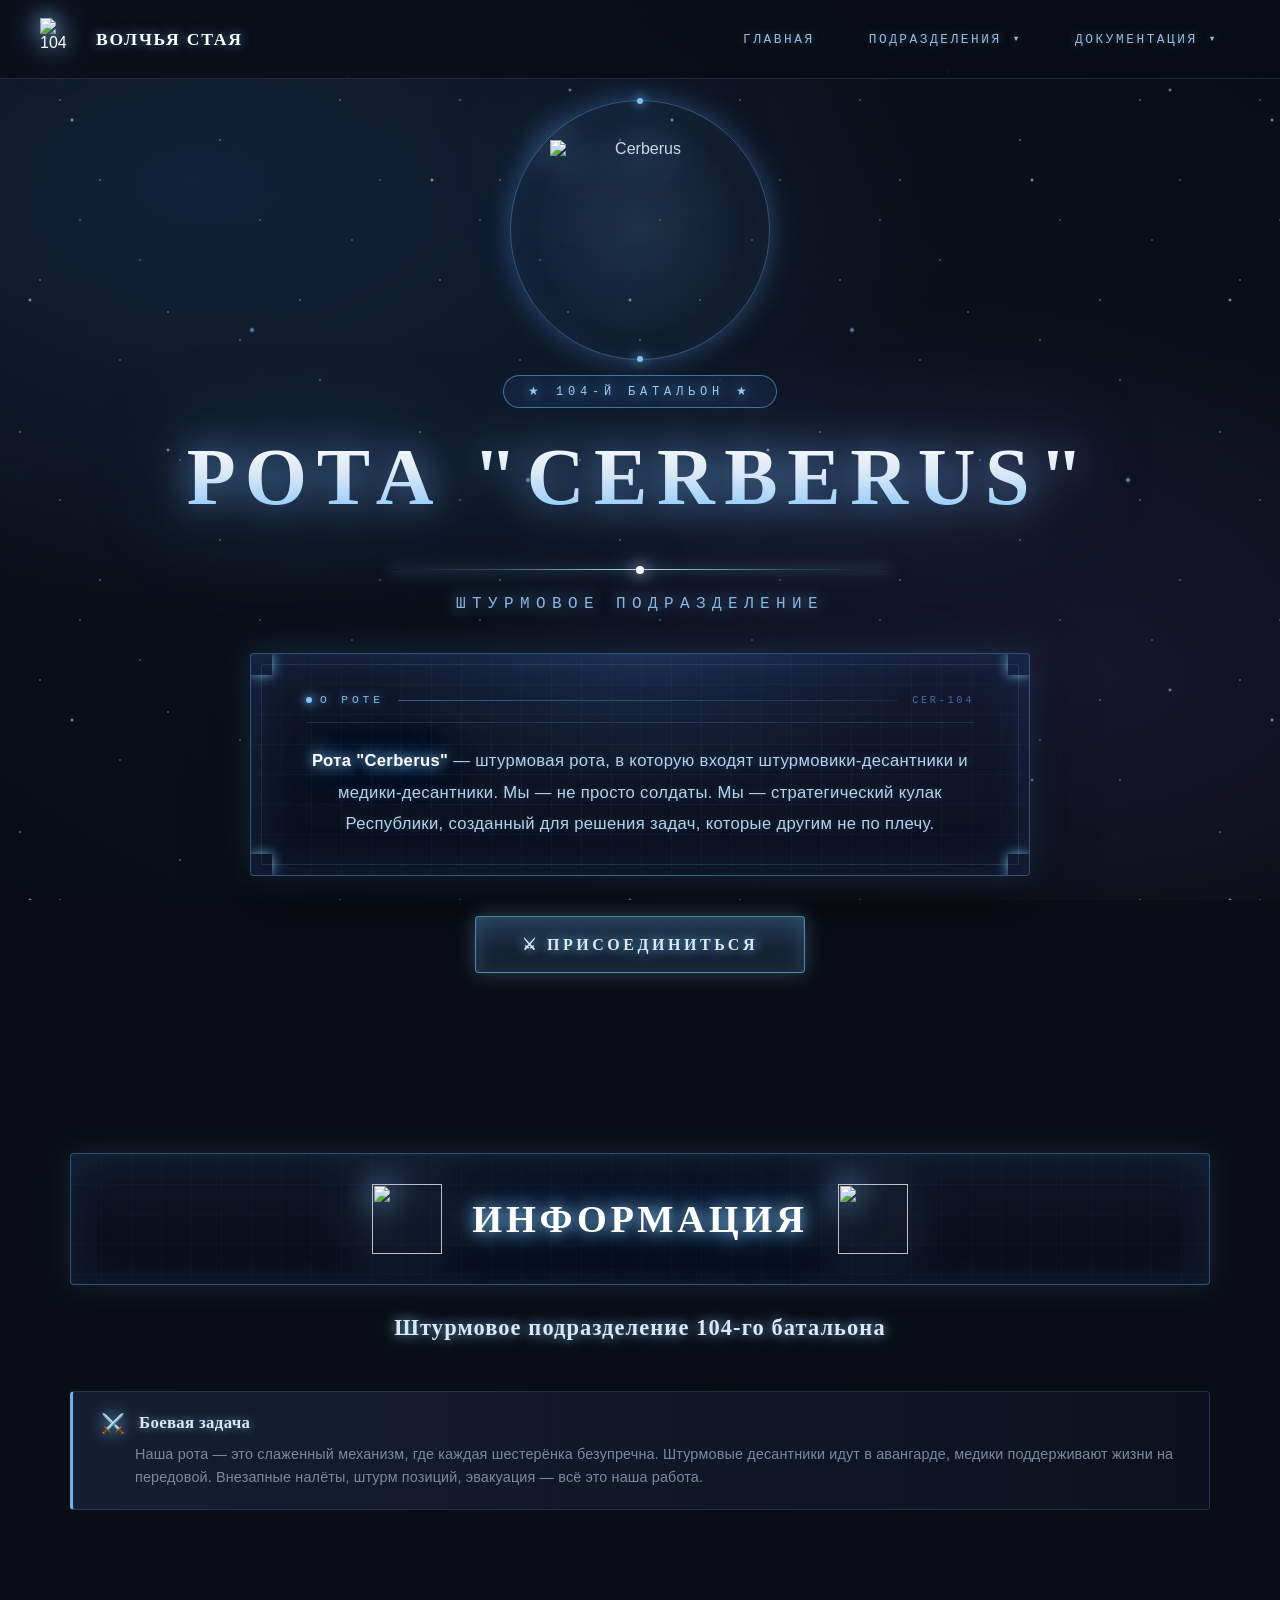
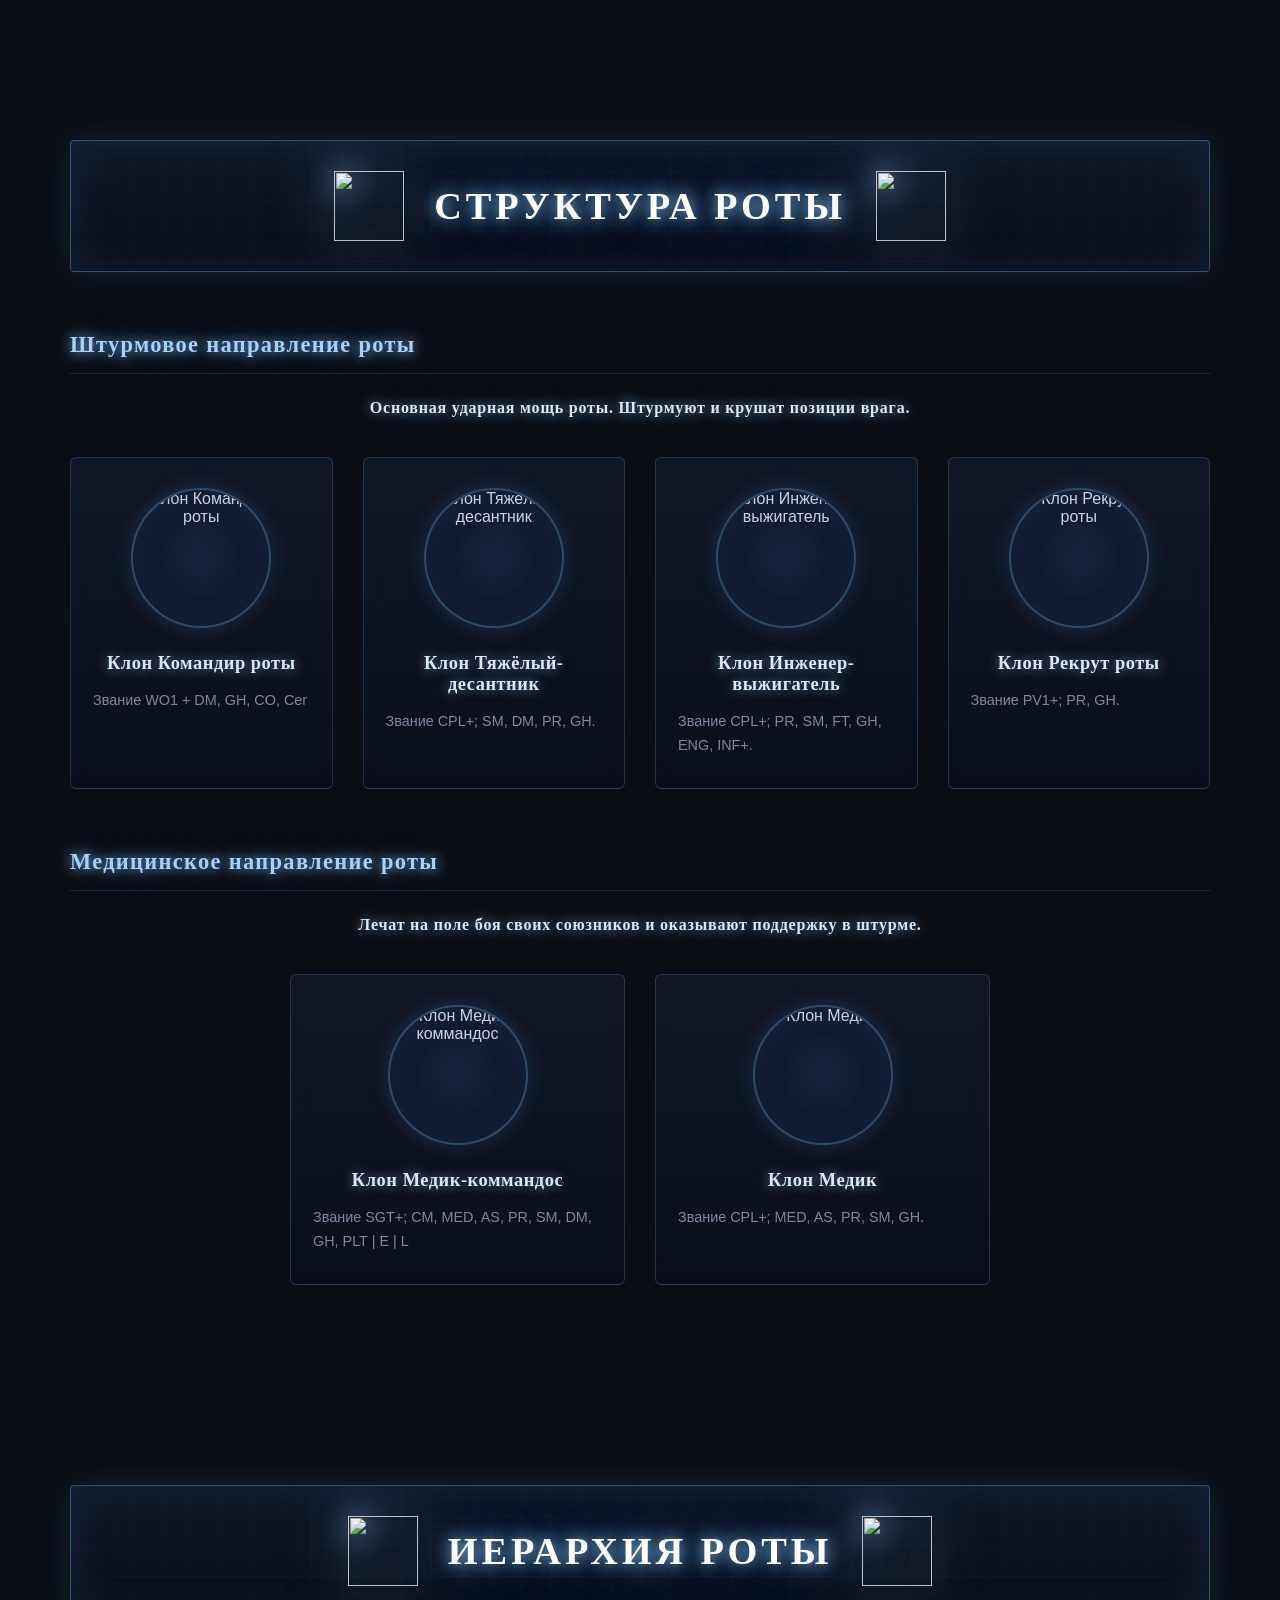
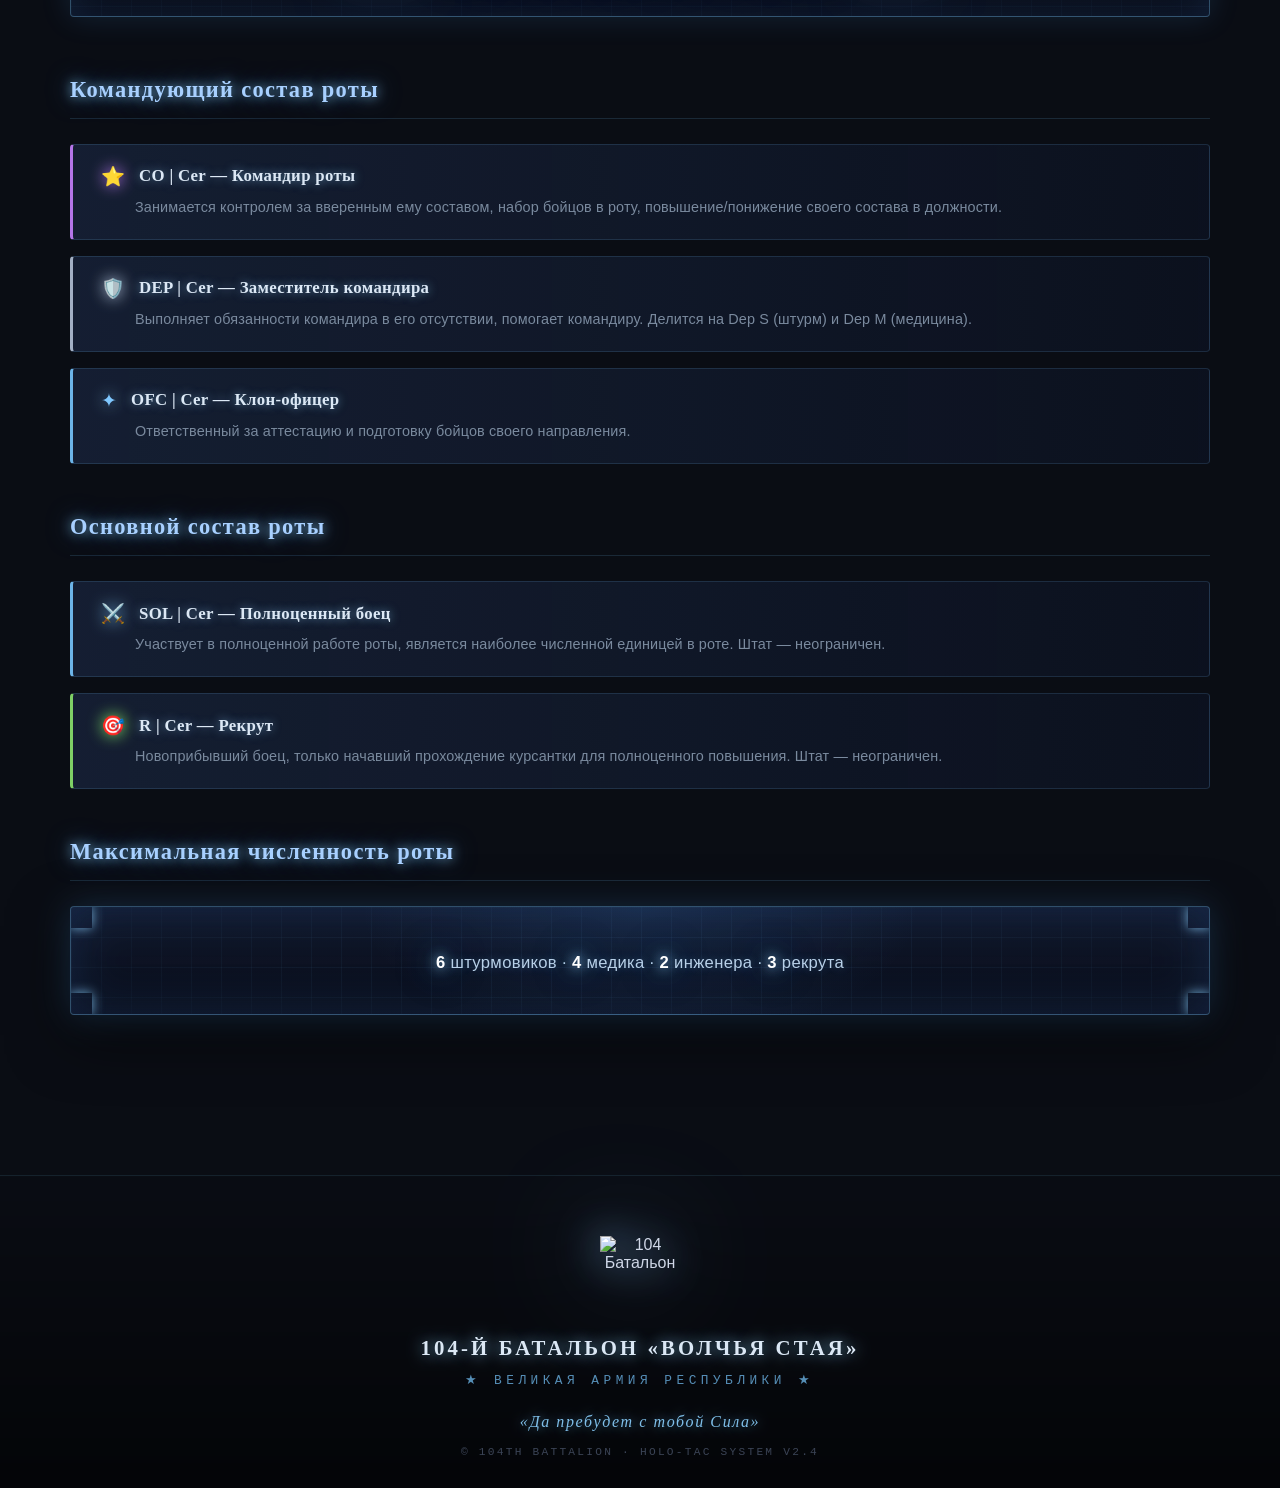
==== cerberus.html @ b911c6cc "Create cerberus.html" ====
<!DOCTYPE html>
<html lang="ru">
<head>
<meta charset="UTF-8">
<meta name="viewport" content="width=device-width, initial-scale=1.0">
<title>Рота "Cerberus" · 104-й Батальон</title>
<link rel="stylesheet" href="style.css">
<style>
  /* ═══ ЦВЕТА CERBERUS — СИНИЕ ═══ */
  .hero-emblem-ring {
    border-color: rgba(120, 200, 255, 0.35);
    box-shadow:
      0 0 30px rgba(100, 180, 255, 0.3),
      inset 0 0 30px rgba(100, 180, 255, 0.1);
  }
  .hero-emblem-ring::before,
  .hero-emblem-ring::after {
    background: #7cc4ff;
    box-shadow: 0 0 10px #7cc4ff, 0 0 20px rgba(120, 200, 255, 0.8);
  }
  .hero-emblem-wrap::before {
    background: radial-gradient(circle,
      rgba(120, 200, 255, 0.15) 0%,
      rgba(100, 180, 255, 0.08) 40%,
      transparent 70%);
  }
  .hero-emblem {
    filter:
      drop-shadow(0 0 20px rgba(140, 200, 255, 1))
      drop-shadow(0 0 50px rgba(100, 160, 230, 0.7))
      drop-shadow(0 0 90px rgba(60, 120, 200, 0.4));
  }
  @keyframes emblemPulse {
    0%, 100% {
      filter:
        drop-shadow(0 0 20px rgba(140, 200, 255, 1))
        drop-shadow(0 0 50px rgba(100, 160, 230, 0.7));
    }
    50% {
      filter:
        drop-shadow(0 0 30px rgba(180, 220, 255, 1))
        drop-shadow(0 0 80px rgba(120, 180, 240, 0.9))
        drop-shadow(0 0 130px rgba(80, 140, 220, 0.5));
    }
  }
  .hero-title {
    background: linear-gradient(180deg,
      #ffffff 0%,
      #dce8f5 45%,
      #7cc4ff 100%);
    -webkit-background-clip: text;
    -webkit-text-fill-color: transparent;
    background-clip: text;
  }
</style>
</head>
<body>

<!-- ═══ КОСМИЧЕСКИЙ ФОН ═══ -->
<div class="bg-nebula"></div>
<div class="bg-stars-small"></div>
<div class="bg-stars-big"></div>

<!-- ═══ НАВИГАЦИЯ ═══ -->
<nav class="site-nav">
  <a href="index.html" class="nav-brand">
    <img src="https://i.imgur.com/8Rw0gRg.png" alt="104">
    <span class="nav-brand-text">Волчья Стая</span>
  </a>
  <div class="nav-links">
    <a href="index.html">Главная</a>
    <div class="nav-drop">
      <a href="#">Подразделения</a>
      <div class="nav-drop-menu">
        <a href="cerberus.html">Рота "Cerberus"</a>
        <a href="fenrir.html">Рота "Fenrir"</a>
        <a href="msc.html">Отряд "Moon Special Company"</a>
        <a href="hunter.html">Эскадрилья "Hunter"</a>
      </div>
    </div>
    <div class="nav-drop">
      <a href="#">Документация</a>
      <div class="nav-drop-menu">
        <a href="postanovleniya.html">Постановления</a>
        <a href="medali.html">Медали</a>
        <a href="karty.html">Карты</a>
      </div>
    </div>
  </div>
  <button class="nav-burger" aria-label="Меню">
    <span></span><span></span><span></span>
  </button>
</nav>

<!-- ═══ HERO ═══ -->
<section class="hero">
  <div class="hero-emblem-wrap">
    <div class="hero-emblem-ring"></div>
    <img class="hero-emblem" src="https://i.imgur.com/d1dhDp7.png" alt="Cerberus">
  </div>

  <div class="hero-badge">★ 104-й Батальон ★</div>

  <h1 class="hero-title">Рота "Cerberus"</h1>

  <div class="hero-divider"></div>

  <div class="hero-subtitle">Штурмовое подразделение</div>

  <div class="hero-panel">
    <span class="hero-panel-corner tl"></span>
    <span class="hero-panel-corner tr"></span>
    <span class="hero-panel-corner bl"></span>
    <span class="hero-panel-corner br"></span>
    <div class="hero-panel-inner-frame"></div>

    <div class="hero-panel-header">
      <div class="hero-panel-label">
        <span class="hero-panel-label-dot"></span>
        О роте
      </div>
      <div class="hero-panel-line"></div>
      <div class="hero-panel-id">CER-104</div>
    </div>

    <p class="hero-panel-text">
      <span class="accent">Рота "Cerberus"</span> — штурмовая рота, в которую входят
      штурмовики-десантники и медики-десантники. Мы — не просто солдаты. Мы — стратегический
      кулак Республики, созданный для решения задач, которые другим не по плечу.
    </p>
  </div>

  <a href="https://discord.gg/M8aXREVvxD" target="_blank" class="hero-btn">
    ⚔ Присоединиться
  </a>
</section>

<!-- ═══ ИНФОРМАЦИЯ ═══ -->
<section class="section">
  <div class="section-header">
    <img class="section-header-icon" src="https://i.imgur.com/8Rw0gRg.png" alt="">
    <h2>Информация</h2>
    <img class="section-header-icon" src="https://i.imgur.com/8Rw0gRg.png" alt="">
  </div>

  <div class="section-intro">Штурмовое подразделение 104-го батальона</div>

  <div class="roles-list">
    <div class="role-card blue">
      <div class="role-card-head">
        <span class="role-card-icon">⚔️</span>
        <span class="role-card-name">Боевая задача</span>
      </div>
      <p class="role-card-desc">Наша рота — это слаженный механизм, где каждая шестерёнка безупречна. Штурмовые десантники идут в авангарде, медики поддерживают жизни на передовой. Внезапные налёты, штурм позиций, эвакуация — всё это наша работа.</p>
    </div>
  </div>
</section>

<!-- ═══ СТРУКТУРА РОТЫ ═══ -->
<section class="section">
  <div class="section-header">
    <img class="section-header-icon" src="https://i.imgur.com/8Rw0gRg.png" alt="">
    <h2>Структура роты</h2>
    <img class="section-header-icon" src="https://i.imgur.com/8Rw0gRg.png" alt="">
  </div>

  <!-- Штурмовое направление -->
  <h3 class="section-subtitle">Штурмовое направление роты</h3>
  <div class="section-intro" style="margin: 0 auto 40px; font-size: 1em;">Основная ударная мощь роты. Штурмуют и крушат позиции врага.</div>

  <div class="companies-grid">
    <div class="company-card cerberus" style="cursor: default;">
      <div class="company-emblem">
        <img src="https://i.imgur.com/smuJ1vk.png" alt="Клон Командир роты">
      </div>
      <h3 class="company-name">Клон Командир роты</h3>
      <p class="company-desc">Звание WO1 + DM, GH, CO, Cer</p>
    </div>

    <div class="company-card cerberus" style="cursor: default;">
      <div class="company-emblem">
        <img src="https://i.imgur.com/s8COysk.png" alt="Клон Тяжёлый-десантник">
      </div>
      <h3 class="company-name">Клон Тяжёлый-десантник</h3>
      <p class="company-desc">Звание CPL+; SM, DM, PR, GH.</p>
    </div>

    <div class="company-card cerberus" style="cursor: default;">
      <div class="company-emblem">
        <img src="https://i.imgur.com/yPDcjmH.png" alt="Клон Инженер-выжигатель">
      </div>
      <h3 class="company-name">Клон Инженер-выжигатель</h3>
      <p class="company-desc">Звание CPL+; PR, SM, FT, GH, ENG, INF+.</p>
    </div>

    <div class="company-card cerberus" style="cursor: default;">
      <div class="company-emblem">
        <img src="https://i.imgur.com/07vZBJN.png" alt="Клон Рекрут роты">
      </div>
      <h3 class="company-name">Клон Рекрут роты</h3>
      <p class="company-desc">Звание PV1+; PR, GH.</p>
    </div>
  </div>

  <!-- Медицинское направление -->
  <h3 class="section-subtitle" style="margin-top: 60px;">Медицинское направление роты</h3>
  <div class="section-intro" style="margin: 0 auto 40px; font-size: 1em;">Лечат на поле боя своих союзников и оказывают поддержку в штурме.</div>

  <div class="companies-grid" style="grid-template-columns: repeat(2, 1fr); max-width: 700px; margin: 0 auto;">
    <div class="company-card cerberus" style="cursor: default;">
      <div class="company-emblem">
        <img src="https://i.imgur.com/tr6Cyw0.png" alt="Клон Медик-коммандос">
      </div>
      <h3 class="company-name">Клон Медик-коммандос</h3>
      <p class="company-desc">Звание SGT+; CM, MED, AS, PR, SM, DM, GH, PLT | E | L</p>
    </div>

    <div class="company-card cerberus" style="cursor: default;">
      <div class="company-emblem">
        <img src="https://i.imgur.com/p9SPH4V.png" alt="Клон Медик">
      </div>
      <h3 class="company-name">Клон Медик</h3>
      <p class="company-desc">Звание CPL+; MED, AS, PR, SM, GH.</p>
    </div>
  </div>
</section>

<!-- ═══ ИЕРАРХИЯ РОТЫ ═══ -->
<section class="section">
  <div class="section-header">
    <img class="section-header-icon" src="https://i.imgur.com/8Rw0gRg.png" alt="">
    <h2>Иерархия роты</h2>
    <img class="section-header-icon" src="https://i.imgur.com/8Rw0gRg.png" alt="">
  </div>

  <h3 class="section-subtitle">Командующий состав роты</h3>

  <div class="roles-list">
    <div class="role-card purple">
      <div class="role-card-head">
        <span class="role-card-icon">⭐</span>
        <span class="role-card-name">CO | Cer — Командир роты</span>
      </div>
      <p class="role-card-desc">Занимается контролем за вверенным ему составом, набор бойцов в роту, повышение/понижение своего состава в должности.</p>
    </div>

    <div class="role-card gray">
      <div class="role-card-head">
        <span class="role-card-icon">🛡️</span>
        <span class="role-card-name">DEP | Cer — Заместитель командира</span>
      </div>
      <p class="role-card-desc">Выполняет обязанности командира в его отсутствии, помогает командиру. Делится на Dep S (штурм) и Dep M (медицина).</p>
    </div>

    <div class="role-card blue">
      <div class="role-card-head">
        <span class="role-card-icon">✦</span>
        <span class="role-card-name">OFC | Cer — Клон-офицер</span>
      </div>
      <p class="role-card-desc">Ответственный за аттестацию и подготовку бойцов своего направления.</p>
    </div>
  </div>

  <h3 class="section-subtitle">Основной состав роты</h3>

  <div class="roles-list">
    <div class="role-card blue">
      <div class="role-card-head">
        <span class="role-card-icon">⚔️</span>
        <span class="role-card-name">SOL | Cer — Полноценный боец</span>
      </div>
      <p class="role-card-desc">Участвует в полноценной работе роты, является наиболее численной единицей в роте. Штат — неограничен.</p>
    </div>

    <div class="role-card green">
      <div class="role-card-head">
        <span class="role-card-icon">🎯</span>
        <span class="role-card-name">R | Cer — Рекрут</span>
      </div>
      <p class="role-card-desc">Новоприбывший боец, только начавший прохождение курсантки для полноценного повышения. Штат — неограничен.</p>
    </div>
  </div>

  <h3 class="section-subtitle">Максимальная численность роты</h3>

  <div class="hero-panel" style="max-width: 100%; margin: 0;">
    <span class="hero-panel-corner tl"></span>
    <span class="hero-panel-corner tr"></span>
    <span class="hero-panel-corner bl"></span>
    <span class="hero-panel-corner br"></span>
    <p class="hero-panel-text" style="text-align: center;">
      <span class="accent">6</span> штурмовиков · <span class="accent">4</span> медика · <span class="accent">2</span> инженера · <span class="accent">3</span> рекрута
    </p>
  </div>
</section>

<!-- ═══ ФУТЕР ═══ -->
<footer class="site-footer">
  <img class="site-footer-logo" src="https://i.imgur.com/8Rw0gRg.png" alt="104 Батальон">
  <h3 class="site-footer-title">104-й Батальон «Волчья Стая»</h3>
  <p class="site-footer-sub">★ Великая Армия Республики ★</p>
  <p class="site-footer-quote">«Да пребудет с тобой Сила»</p>
  <p class="site-footer-copy">© 104th Battalion · Holo-Tac System v2.4</p>
</footer>

<script>
  /* ═══ Навигация — при скролле ═══ */
  (function() {
    const nav = document.querySelector('.site-nav');
    window.addEventListener('scroll', () => {
      if (window.scrollY > 50) {
        nav.classList.add('scrolled');
      } else {
        nav.classList.remove('scrolled');
      }
    });
  })();
</script>

</body>
</html>
---- style.css ----
/* ═══════════════════════════════════════════════════════════
   104-Й БАТАЛЬОН · ВОЛЧЬЯ СТАЯ
   Основные стили сайта — голокрон
   ═══════════════════════════════════════════════════════════ */

* { box-sizing: border-box; }

html, body {
  margin: 0;
  padding: 0;
  background: #0a0d14;
  font-family: 'Arial', sans-serif;
  overflow-x: hidden;
  color: #d0d8e8;
  scroll-behavior: smooth;
}

/* ═══════════════════════════════════════
   КОСМИЧЕСКИЙ ФОН
   ═══════════════════════════════════════ */
.bg-nebula {
  position: fixed;
  inset: 0;
  z-index: 0;
  pointer-events: none;
  background:
    radial-gradient(ellipse 1200px 700px at 15% 20%, rgba(60, 140, 255, 0.15) 0%, transparent 65%),
    radial-gradient(ellipse 1000px 600px at 85% 75%, rgba(140, 80, 220, 0.1) 0%, transparent 65%),
    radial-gradient(ellipse 1400px 900px at 50% 50%, rgba(30, 80, 160, 0.08) 0%, transparent 70%);
  animation: nebulaDrift 45s ease-in-out infinite alternate;
}
@keyframes nebulaDrift {
  0%   { transform: translate(0, 0) scale(1); }
  100% { transform: translate(-30px, 20px) scale(1.08); }
}

.bg-stars-small {
  position: fixed;
  inset: 0;
  z-index: 0;
  pointer-events: none;
  background-image:
    radial-gradient(1px 1px at 5% 8%, #fff, transparent),
    radial-gradient(1px 1px at 15% 25%, #d0e0f0, transparent),
    radial-gradient(1px 1px at 25% 45%, #ffffff, transparent),
    radial-gradient(1px 1px at 35% 65%, #c0d8f0, transparent),
    radial-gradient(1px 1px at 45% 15%, #fff, transparent),
    radial-gradient(1px 1px at 55% 35%, #ffffff, transparent),
    radial-gradient(1px 1px at 65% 55%, #d0e0f0, transparent),
    radial-gradient(1px 1px at 75% 75%, #fff, transparent),
    radial-gradient(1px 1px at 85% 25%, #ffffff, transparent),
    radial-gradient(1px 1px at 95% 45%, #c0d8f0, transparent),
    radial-gradient(1px 1px at 10% 70%, #fff, transparent),
    radial-gradient(1px 1px at 30% 90%, #d0e0f0, transparent),
    radial-gradient(1px 1px at 60% 85%, #ffffff, transparent),
    radial-gradient(1px 1px at 80% 95%, #fff, transparent),
    radial-gradient(1px 1px at 20% 55%, #a8c8e8, transparent),
    radial-gradient(1px 1px at 42% 78%, #ffffff, transparent),
    radial-gradient(1px 1px at 88% 60%, #c0d8f0, transparent);
  background-size: 400px 400px;
  animation: starsTwinkle 8s ease-in-out infinite alternate;
  opacity: 0.85;
}

.bg-stars-big {
  position: fixed;
  inset: 0;
  z-index: 0;
  pointer-events: none;
  background-image:
    radial-gradient(2px 2px at 12% 20%, #ffffff, transparent),
    radial-gradient(3px 3px at 42% 55%, #a8d8ff, transparent),
    radial-gradient(2px 2px at 72% 30%, #ffffff, transparent),
    radial-gradient(3px 3px at 88% 80%, #c0e0ff, transparent),
    radial-gradient(2px 2px at 28% 75%, #ffffff, transparent),
    radial-gradient(2px 2px at 58% 12%, #a8d8ff, transparent),
    radial-gradient(2px 2px at 5% 50%, #ffffff, transparent),
    radial-gradient(2px 2px at 95% 15%, #c0e0ff, transparent);
  background-size: 600px 600px;
  animation: starsTwinkle 5s ease-in-out infinite alternate-reverse;
  opacity: 0.75;
}

@keyframes starsTwinkle {
  from { opacity: 0.4; }
  to   { opacity: 1; }
}

/* ═══════════════════════════════════════
   НАВИГАЦИЯ
   ═══════════════════════════════════════ */
.site-nav {
  position: fixed;
  top: 0;
  left: 0;
  right: 0;
  z-index: 1000;
  display: flex;
  align-items: center;
  justify-content: space-between;
  padding: 18px 40px;
  background: rgba(10, 13, 20, 0.75);
  border-bottom: 1px solid rgba(120, 200, 255, 0.15);
  backdrop-filter: blur(16px);
  -webkit-backdrop-filter: blur(16px);
  transition: padding 0.3s ease, background 0.3s ease;
}
.site-nav.scrolled {
  padding: 12px 40px;
  background: rgba(10, 13, 20, 0.92);
  box-shadow: 0 4px 30px rgba(0, 0, 0, 0.5);
}

.nav-brand {
  display: flex;
  align-items: center;
  gap: 14px;
  text-decoration: none;
  color: #ffffff;
}
.nav-brand img {
  width: 42px;
  height: 42px;
  object-fit: contain;
  filter:
    drop-shadow(0 0 10px rgba(140, 200, 255, 0.9))
    drop-shadow(0 0 20px rgba(100, 160, 230, 0.5));
}
.nav-brand-text {
  font-family: 'Georgia', serif;
  font-size: 1.1em;
  font-weight: 700;
  letter-spacing: 0.1em;
  text-transform: uppercase;
  text-shadow: 0 0 12px rgba(120, 200, 255, 0.6);
}

.nav-links {
  display: flex;
  align-items: center;
  gap: 8px;
}
.nav-links a {
  display: inline-flex;
  align-items: center;
  gap: 8px;
  padding: 10px 22px;
  font-family: 'Courier New', monospace;
  font-size: 0.8em;
  letter-spacing: 0.2em;
  text-transform: uppercase;
  text-decoration: none;
  color: rgba(180, 215, 255, 0.85);
  border: 1px solid transparent;
  border-radius: 4px;
  transition: all 0.3s ease;
  text-shadow: 0 0 10px rgba(120, 200, 255, 0.4);
}
.nav-links a:hover {
  color: #ffffff;
  border-color: rgba(120, 200, 255, 0.5);
  background: rgba(80, 170, 255, 0.1);
  box-shadow: 0 0 20px rgba(120, 200, 255, 0.3);
  text-shadow: 0 0 15px rgba(140, 210, 255, 1);
}

/* выпадающие меню */
.nav-drop {
  position: relative;
}
.nav-drop > a::after {
  content: '▼';
  font-size: 0.6em;
  margin-left: 4px;
  transition: transform 0.3s ease;
}
.nav-drop:hover > a::after {
  transform: rotate(180deg);
}
.nav-drop-menu {
  position: absolute;
  top: 100%;                    /* было: calc(100% + 8px) — убрали зазор */
  left: 50%;
  transform: translateX(-50%) translateY(-10px);
  min-width: 260px;
  padding: 10px;
  padding-top: 18px;            /* ← компенсирует визуальный отступ */
  margin-top: 0;
  display: flex;
  flex-direction: column;
  gap: 6px;
  background: rgba(10, 18, 32, 0.98);
  border: 1px solid rgba(120, 200, 255, 0.4);
  border-radius: 6px;
  box-shadow:
    0 0 30px rgba(80, 170, 255, 0.4),
    0 20px 50px rgba(0, 0, 0, 0.7);
  backdrop-filter: blur(16px);
  opacity: 0;
  visibility: hidden;
  pointer-events: none;
  transition: opacity 0.25s ease, transform 0.25s ease, visibility 0.25s;
}
.nav-drop:hover .nav-drop-menu {
  opacity: 1;
  visibility: visible;
  pointer-events: auto;
  transform: translateX(-50%) translateY(0);
}
.nav-drop-menu a {
  padding: 10px 16px;
  font-size: 0.8em;
  border: 1px solid transparent;
  color: rgba(180, 215, 255, 0.85);
  letter-spacing: 0.15em;
}
.nav-drop-menu a:hover {
  background: rgba(80, 170, 255, 0.15);
  border-color: rgba(120, 200, 255, 0.4);
  padding-left: 22px;
}

/* мобильная навигация */
.nav-burger {
  display: none;
  width: 40px;
  height: 40px;
  background: transparent;
  border: 1px solid rgba(120, 200, 255, 0.4);
  border-radius: 4px;
  cursor: pointer;
  flex-direction: column;
  align-items: center;
  justify-content: center;
  gap: 5px;
  padding: 0;
}
.nav-burger span {
  display: block;
  width: 20px;
  height: 1.5px;
  background: rgba(140, 210, 255, 0.9);
  transition: all 0.3s ease;
}

/* ═══════════════════════════════════════
   HERO (ПРИВЕТСТВИЕ)
   ═══════════════════════════════════════ */
.hero {
  position: relative;
  z-index: 10;
  min-height: 100vh;
  display: flex;
  flex-direction: column;
  align-items: center;
  justify-content: center;
  padding: 120px 30px 80px;
  text-align: center;
}

.hero-emblem-wrap {
  position: relative;
  width: 220px;
  height: 220px;
  margin-bottom: 35px;
  display: flex;
  align-items: center;
  justify-content: center;
  animation: emblemFloat 6s ease-in-out infinite;
}
@keyframes emblemFloat {
  0%, 100% { transform: translateY(0); }
  50%      { transform: translateY(-8px); }
}

.hero-emblem-ring {
  position: absolute;
  inset: -20px;
  border-radius: 50%;
  border: 1px solid rgba(120, 200, 255, 0.35);
  box-shadow:
    0 0 30px rgba(100, 180, 255, 0.3),
    inset 0 0 30px rgba(100, 180, 255, 0.1);
  animation: ringRotate 30s linear infinite;
}
.hero-emblem-ring::before,
.hero-emblem-ring::after {
  content: '';
  position: absolute;
  width: 6px;
  height: 6px;
  border-radius: 50%;
  background: #7cc4ff;
  box-shadow:
    0 0 10px #7cc4ff,
    0 0 20px rgba(120, 200, 255, 0.8);
}
.hero-emblem-ring::before { top: -3px; left: 50%; transform: translateX(-50%); }
.hero-emblem-ring::after  { bottom: -3px; left: 50%; transform: translateX(-50%); }
@keyframes ringRotate {
  from { transform: rotate(0deg); }
  to   { transform: rotate(360deg); }
}

.hero-emblem-wrap::before {
  content: '';
  position: absolute;
  inset: -40px;
  border-radius: 50%;
  background: radial-gradient(circle,
    rgba(120, 200, 255, 0.15) 0%,
    rgba(100, 180, 255, 0.08) 40%,
    transparent 70%);
  animation: haloPulse 4s ease-in-out infinite;
}
@keyframes haloPulse {
  0%, 100% { opacity: 0.6; transform: scale(1); }
  50%      { opacity: 1;   transform: scale(1.1); }
}

.hero-emblem {
  position: relative;
  width: 180px;
  height: 180px;
  object-fit: contain;
  filter:
    drop-shadow(0 0 20px rgba(140, 200, 255, 1))
    drop-shadow(0 0 50px rgba(100, 160, 230, 0.7))
    drop-shadow(0 0 90px rgba(60, 120, 200, 0.4));
  animation: emblemPulse 4s ease-in-out infinite;
}
@keyframes emblemPulse {
  0%, 100% {
    filter:
      drop-shadow(0 0 20px rgba(140, 200, 255, 1))
      drop-shadow(0 0 50px rgba(100, 160, 230, 0.7));
  }
  50% {
    filter:
      drop-shadow(0 0 30px rgba(180, 220, 255, 1))
      drop-shadow(0 0 80px rgba(120, 180, 240, 0.9))
      drop-shadow(0 0 130px rgba(80, 140, 220, 0.5));
  }
}

.hero-badge {
  display: inline-block;
  padding: 8px 24px;
  font-family: 'Courier New', monospace;
  font-size: 0.75em;
  letter-spacing: 0.4em;
  text-transform: uppercase;
  color: #a0c8f5;
  border: 1px solid rgba(120, 200, 255, 0.5);
  border-radius: 30px;
  background: rgba(60, 130, 220, 0.1);
  margin-bottom: 25px;
  text-shadow: 0 0 15px rgba(120, 200, 255, 1);
  animation: badgeFlicker 5s ease-in-out infinite;
  backdrop-filter: blur(10px);
}
@keyframes badgeFlicker {
  0%, 100% { opacity: 0.85; }
  50%      { opacity: 1; }
}

.hero-title {
  margin: 0 0 18px 0;
  font-family: 'Georgia', 'Times New Roman', serif;
  font-size: clamp(2.5em, 7vw, 5em);
  font-weight: 700;
  letter-spacing: 0.12em;
  line-height: 1.1;
  text-transform: uppercase;
  background: linear-gradient(180deg,
    #ffffff 0%,
    #dce8f5 45%,
    #7cc4ff 100%);
  -webkit-background-clip: text;
  -webkit-text-fill-color: transparent;
  background-clip: text;
  filter:
    drop-shadow(0 0 20px rgba(120, 190, 255, 0.7))
    drop-shadow(0 0 50px rgba(80, 150, 220, 0.4));
  animation: titleGlow 5s ease-in-out infinite;
}
@keyframes titleGlow {
  0%, 100% {
    filter:
      drop-shadow(0 0 20px rgba(120, 190, 255, 0.7))
      drop-shadow(0 0 50px rgba(80, 150, 220, 0.4));
  }
  50% {
    filter:
      drop-shadow(0 0 30px rgba(140, 210, 255, 1))
      drop-shadow(0 0 80px rgba(100, 170, 230, 0.7));
  }
}

.hero-divider {
  position: relative;
  width: 100%;
  max-width: 500px;
  height: 1px;
  margin: 30px auto 25px;
  background: linear-gradient(90deg,
    transparent 0%,
    rgba(120, 200, 255, 0.3) 20%,
    rgba(180, 220, 255, 1) 50%,
    rgba(120, 200, 255, 0.3) 80%,
    transparent 100%);
  box-shadow:
    0 0 12px rgba(140, 210, 255, 1),
    0 0 30px rgba(100, 180, 255, 0.6);
}
.hero-divider::before {
  content: '';
  position: absolute;
  top: 50%;
  left: 50%;
  transform: translate(-50%, -50%);
  width: 8px;
  height: 8px;
  border-radius: 50%;
  background: #ffffff;
  box-shadow:
    0 0 15px #ffffff,
    0 0 30px rgba(140, 210, 255, 1),
    0 0 50px rgba(100, 180, 255, 0.7);
  animation: dividerDot 3s ease-in-out infinite;
}
@keyframes dividerDot {
  0%, 100% { opacity: 0.7; transform: translate(-50%, -50%) scale(1); }
  50%      { opacity: 1;   transform: translate(-50%, -50%) scale(1.4); }
}

.hero-subtitle {
  margin: 0 0 40px 0;
  font-family: 'Courier New', monospace;
  font-size: clamp(0.8em, 1.4vw, 1em);
  letter-spacing: 0.4em;
  text-transform: uppercase;
  color: rgba(160, 210, 255, 0.85);
  text-shadow: 0 0 15px rgba(120, 200, 255, 0.8);
}

/* панель голокрона */
.hero-panel {
  position: relative;
  max-width: 780px;
  padding: 40px 55px 35px;
  background:
    radial-gradient(ellipse 400px 200px at 50% 0%, rgba(80, 160, 255, 0.12) 0%, transparent 70%),
    linear-gradient(180deg,
      rgba(20, 30, 55, 0.65) 0%,
      rgba(10, 15, 30, 0.75) 100%);
  border: 1px solid rgba(120, 200, 255, 0.35);
  border-radius: 4px;
  box-shadow:
    inset 0 0 50px rgba(60, 130, 220, 0.18),
    0 0 35px rgba(80, 170, 255, 0.2),
    0 20px 60px rgba(0, 0, 0, 0.6);
  backdrop-filter: blur(14px);
  margin-bottom: 40px;
  overflow: hidden;
  animation: panelAppear 1.5s ease-out 0.5s backwards;
}
@keyframes panelAppear {
  from { opacity: 0; transform: translateY(20px); }
  to   { opacity: 1; transform: translateY(0); }
}
.hero-panel::before {
  content: '';
  position: absolute;
  inset: 0;
  background-image:
    linear-gradient(rgba(120, 200, 255, 0.05) 1px, transparent 1px),
    linear-gradient(90deg, rgba(120, 200, 255, 0.05) 1px, transparent 1px);
  background-size: 30px 30px;
  pointer-events: none;
  z-index: 1;
  mask-image: radial-gradient(ellipse 100% 100% at 50% 50%, #000 30%, transparent 90%);
  -webkit-mask-image: radial-gradient(ellipse 100% 100% at 50% 50%, #000 30%, transparent 90%);
}
.hero-panel::after {
  content: '';
  position: absolute;
  top: 0;
  left: -40%;
  width: 40%;
  height: 100%;
  background: linear-gradient(90deg,
    transparent 0%,
    rgba(140, 210, 255, 0.12) 50%,
    transparent 100%);
  animation: panelScan 6s ease-in-out infinite;
  pointer-events: none;
  z-index: 2;
}
@keyframes panelScan {
  0%   { left: -40%; }
  100% { left: 140%; }
}

.hero-panel-corner {
  position: absolute;
  width: 22px;
  height: 22px;
  border: 1.5px solid rgba(140, 210, 255, 0.9);
  box-shadow: 0 0 12px rgba(140, 210, 255, 0.8);
  z-index: 5;
  pointer-events: none;
}
.hero-panel-corner.tl { top: -1px;    left: -1px;    border-right: none; border-bottom: none; }
.hero-panel-corner.tr { top: -1px;    right: -1px;   border-left: none;  border-bottom: none; }
.hero-panel-corner.bl { bottom: -1px; left: -1px;    border-right: none; border-top: none; }
.hero-panel-corner.br { bottom: -1px; right: -1px;   border-left: none;  border-top: none; }

.hero-panel-inner-frame {
  position: absolute;
  inset: 10px;
  border: 1px solid rgba(120, 200, 255, 0.12);
  border-radius: 2px;
  pointer-events: none;
  z-index: 3;
}

.hero-panel-header {
  position: relative;
  z-index: 4;
  display: flex;
  align-items: center;
  gap: 14px;
  margin-bottom: 22px;
  padding-bottom: 16px;
  border-bottom: 1px solid rgba(120, 200, 255, 0.15);
}
.hero-panel-label {
  display: inline-flex;
  align-items: center;
  gap: 8px;
  font-family: 'Courier New', monospace;
  font-size: 0.7em;
  letter-spacing: 0.35em;
  text-transform: uppercase;
  color: rgba(140, 210, 255, 0.9);
  text-shadow: 0 0 10px rgba(120, 200, 255, 0.8);
}
.hero-panel-label-dot {
  display: inline-block;
  width: 6px;
  height: 6px;
  border-radius: 50%;
  background: #7cc4ff;
  box-shadow:
    0 0 8px #7cc4ff,
    0 0 15px rgba(120, 200, 255, 0.9);
  animation: dotBlink 1.6s ease-in-out infinite;
}
@keyframes dotBlink {
  0%, 100% { opacity: 1; }
  50%      { opacity: 0.3; }
}
.hero-panel-line {
  flex: 1;
  height: 1px;
  background: linear-gradient(90deg,
    rgba(120, 200, 255, 0.4) 0%,
    rgba(120, 200, 255, 0.1) 100%);
}
.hero-panel-id {
  font-family: 'Courier New', monospace;
  font-size: 0.65em;
  letter-spacing: 0.25em;
  color: rgba(120, 200, 255, 0.5);
  text-transform: uppercase;
}
.hero-panel-text {
  position: relative;
  z-index: 4;
  margin: 0;
  font-size: clamp(0.95em, 1.3vw, 1.1em);
  line-height: 1.9;
  color: #b8d0e8;
  letter-spacing: 0.02em;
  text-shadow: 0 0 10px rgba(100, 180, 255, 0.3);
}
.hero-panel-text .accent {
  color: #ffffff;
  font-weight: 600;
  text-shadow:
    0 0 12px rgba(140, 210, 255, 1),
    0 0 25px rgba(100, 180, 255, 0.8),
    0 0 45px rgba(60, 130, 220, 0.5);
}

.hero-btn {
  display: inline-flex;
  align-items: center;
  gap: 14px;
  padding: 18px 46px;
  font-family: 'Georgia', serif;
  font-size: 1em;
  font-weight: 700;
  letter-spacing: 0.22em;
  text-transform: uppercase;
  text-decoration: none;
  color: #dce8f5;
  background: linear-gradient(180deg,
    rgba(100, 180, 255, 0.25) 0%,
    rgba(60, 130, 220, 0.1) 100%);
  border: 1.5px solid rgba(120, 200, 255, 0.6);
  border-radius: 4px;
  cursor: pointer;
  transition: all 0.4s cubic-bezier(0.25, 0.1, 0.25, 1);
  box-shadow:
    inset 0 0 25px rgba(120, 200, 255, 0.2),
    0 0 20px rgba(120, 200, 255, 0.3);
  text-shadow: 0 0 12px rgba(120, 200, 255, 0.9);
  position: relative;
  overflow: hidden;
  backdrop-filter: blur(10px);
  animation: btnAppear 1.5s ease-out 1s backwards;
}
@keyframes btnAppear {
  from { opacity: 0; transform: translateY(20px); }
  to   { opacity: 1; transform: translateY(0); }
}
.hero-btn::before {
  content: '';
  position: absolute;
  top: 0; left: -100%;
  width: 60%; height: 100%;
  background: linear-gradient(115deg,
    transparent 0%,
    rgba(255, 255, 255, 0.35) 50%,
    transparent 100%);
  transform: skewX(-20deg);
  transition: left 0.7s ease;
}
.hero-btn:hover::before { left: 130%; }
.hero-btn:hover {
  color: #ffffff;
  border-color: #a0d0ff;
  background: linear-gradient(180deg,
    rgba(120, 200, 255, 0.5) 0%,
    rgba(80, 150, 230, 0.25) 100%);
  box-shadow:
    inset 0 0 35px rgba(120, 200, 255, 0.4),
    0 0 40px rgba(140, 210, 255, 0.7),
    0 0 80px rgba(100, 180, 255, 0.4);
  transform: translateY(-3px);
}

.hero-scroll {
  position: absolute;
  bottom: 30px;
  left: 50%;
  transform: translateX(-50%);
  display: flex;
  flex-direction: column;
  align-items: center;
  gap: 8px;
  font-family: 'Courier New', monospace;
  font-size: 0.7em;
  letter-spacing: 0.3em;
  text-transform: uppercase;
  color: rgba(120, 200, 255, 0.6);
  text-decoration: none;
  animation: scrollHint 2.5s ease-in-out infinite;
}
@keyframes scrollHint {
  0%, 100% { transform: translateX(-50%) translateY(0); opacity: 0.6; }
  50%      { transform: translateX(-50%) translateY(6px); opacity: 1; }
}
.hero-scroll svg {
  width: 20px;
  height: 20px;
  stroke: rgba(120, 200, 255, 0.8);
  stroke-width: 2;
  fill: none;
  filter: drop-shadow(0 0 8px rgba(120, 200, 255, 0.8));
}

/* ═══════════════════════════════════════
   СЕКЦИИ (общее)
   ═══════════════════════════════════════ */
.section {
  position: relative;
  z-index: 10;
  padding: 100px 30px;
  max-width: 1200px;
  margin: 0 auto;
}

.section-header {
  position: relative;
  display: flex;
  align-items: center;
  justify-content: center;
  gap: 30px;
  margin-bottom: 60px;
  padding: 30px 40px;
  background: linear-gradient(180deg,
    rgba(20, 30, 55, 0.5) 0%,
    rgba(10, 15, 30, 0.6) 100%);
  border: 1px solid rgba(120, 200, 255, 0.35);
  border-radius: 4px;
  box-shadow:
    inset 0 0 40px rgba(60, 130, 220, 0.15),
    0 0 30px rgba(80, 170, 255, 0.15);
  backdrop-filter: blur(12px);
  overflow: hidden;
}
.section-header::before {
  content: '';
  position: absolute;
  inset: 0;
  background-image:
    linear-gradient(rgba(120, 200, 255, 0.06) 1px, transparent 1px),
    linear-gradient(90deg, rgba(120, 200, 255, 0.06) 1px, transparent 1px);
  background-size: 30px 30px;
  pointer-events: none;
  opacity: 0.5;
}
.section-header::after {
  content: '';
  position: absolute;
  top: 0; left: -40%;
  width: 40%; height: 100%;
  background: linear-gradient(90deg,
    transparent 0%,
    rgba(140, 210, 255, 0.15) 50%,
    transparent 100%);
  animation: panelScan 7s ease-in-out infinite;
  pointer-events: none;
}

.section-header-icon {
  position: relative;
  z-index: 2;
  width: 70px;
  height: 70px;
  object-fit: contain;
  flex-shrink: 0;
  filter:
    drop-shadow(0 0 15px rgba(140, 200, 255, 1))
    drop-shadow(0 0 30px rgba(100, 160, 230, 0.7));
  animation: logoPulse 4s ease-in-out infinite;
}
@keyframes logoPulse {
  0%, 100% {
    filter: drop-shadow(0 0 15px rgba(140, 200, 255, 1)) drop-shadow(0 0 30px rgba(100, 160, 230, 0.7));
  }
  50% {
    filter: drop-shadow(0 0 25px rgba(180, 220, 255, 1)) drop-shadow(0 0 60px rgba(120, 180, 240, 0.9));
  }
}

.section-header h2 {
  position: relative;
  z-index: 2;
  margin: 0;
  font-family: 'Georgia', serif;
  font-size: clamp(1.6em, 3.5vw, 2.4em);
  font-weight: 700;
  letter-spacing: 0.1em;
  text-transform: uppercase;
  color: #ffffff;
  text-shadow:
    0 0 15px rgba(140, 210, 255, 0.9),
    0 0 35px rgba(100, 180, 255, 0.6),
    0 0 60px rgba(60, 130, 220, 0.4);
  text-align: center;
}

.section-intro {
  position: relative;
  z-index: 2;
  margin: -30px auto 50px;
  max-width: 800px;
  font-family: 'Georgia', serif;
  font-size: clamp(1.1em, 2vw, 1.4em);
  font-weight: 700;
  letter-spacing: 0.05em;
  color: #dce8f5;
  text-shadow:
    0 0 12px rgba(140, 210, 255, 0.7),
    0 0 25px rgba(100, 180, 255, 0.4);
  text-align: center;
}

/* подзаголовок секции (типа «Командование», «Помощники»...) */
.section-subtitle {
  position: relative;
  z-index: 2;
  margin: 50px 0 25px;
  font-family: 'Georgia', serif;
  font-size: clamp(1.1em, 2vw, 1.4em);
  font-weight: 700;
  letter-spacing: 0.06em;
  color: #a8d0ff;
  text-shadow:
    0 0 12px rgba(140, 210, 255, 0.8),
    0 0 25px rgba(100, 180, 255, 0.5);
  border-bottom: 1px solid rgba(120, 200, 255, 0.15);
  padding-bottom: 15px;
}
.section-subtitle:first-of-type {
  margin-top: 0;
}

/* ═══════════════════════════════════════
   КАРТОЧКИ РОЛЕЙ (командование)
   ═══════════════════════════════════════ */
.roles-list {
  display: flex;
  flex-direction: column;
  gap: 16px;
  margin-bottom: 30px;
}

.role-card {
  position: relative;
  padding: 20px 28px;
  background: linear-gradient(90deg,
    rgba(30, 45, 75, 0.55) 0%,
    rgba(15, 25, 50, 0.35) 100%);
  border: 1px solid rgba(120, 200, 255, 0.15);
  border-left: 3px solid rgba(140, 210, 255, 0.7);
  border-radius: 4px;
  transition: all 0.4s ease;
  overflow: hidden;
  opacity: 0;
  transform: translateY(20px);
  animation: roleAppear 1s ease-out forwards;
}
.role-card:nth-child(1) { animation-delay: 0.2s; }
.role-card:nth-child(2) { animation-delay: 0.35s; }
.role-card:nth-child(3) { animation-delay: 0.5s; }
.role-card:nth-child(4) { animation-delay: 0.65s; }
.role-card:nth-child(5) { animation-delay: 0.8s; }
.role-card:nth-child(6) { animation-delay: 0.95s; }
.role-card:nth-child(7) { animation-delay: 1.1s; }

@keyframes roleAppear {
  to { opacity: 1; transform: translateY(0); }
}

.role-card::before {
  content: '';
  position: absolute;
  top: 0; left: -100%;
  width: 60%; height: 100%;
  background: linear-gradient(115deg,
    transparent 0%,
    rgba(140, 210, 255, 0.1) 50%,
    transparent 100%);
  transition: left 0.8s ease;
  pointer-events: none;
}
.role-card:hover::before { left: 130%; }

.role-card:hover {
  background: linear-gradient(90deg,
    rgba(40, 65, 110, 0.65) 0%,
    rgba(20, 35, 70, 0.45) 100%);
  border-color: rgba(140, 210, 255, 0.4);
  box-shadow:
    0 0 25px rgba(120, 200, 255, 0.3),
    inset 0 0 25px rgba(100, 180, 255, 0.1);
  transform: translateX(6px);
}

.role-card-head {
  display: flex;
  align-items: center;
  gap: 14px;
  margin-bottom: 8px;
}

.role-card-icon {
  font-size: 1.2em;
  flex-shrink: 0;
  filter: drop-shadow(0 0 8px currentColor);
}

.role-card-name {
  font-family: 'Georgia', serif;
  font-size: 1.05em;
  font-weight: 700;
  letter-spacing: 0.02em;
  color: #dce8f5;
  text-shadow: 0 0 10px rgba(140, 210, 255, 0.6);
  transition: all 0.4s ease;
}
.role-card:hover .role-card-name {
  color: #ffffff;
  text-shadow:
    0 0 15px rgba(180, 220, 255, 1),
    0 0 30px rgba(120, 190, 255, 0.8);
}

.role-card-desc {
  margin: 0;
  margin-left: 34px;
  font-size: 0.9em;
  line-height: 1.6;
  color: #7a8a9e;
  letter-spacing: 0.01em;
  transition: color 0.4s ease;
}
.role-card:hover .role-card-desc {
  color: #a8c0d8;
}

/* цветные варианты ролей */
.role-card.gold   { border-left-color: rgba(240, 210, 100, 0.9); }
.role-card.gold   .role-card-icon { color: #f0d060; }
.role-card.purple { border-left-color: rgba(200, 130, 255, 0.9); }
.role-card.purple .role-card-icon { color: #c880ff; }
.role-card.blue   { border-left-color: rgba(120, 200, 255, 0.9); }
.role-card.blue   .role-card-icon { color: #80c8ff; }
.role-card.gray   { border-left-color: rgba(180, 195, 215, 0.9); }
.role-card.gray   .role-card-icon { color: #b0c0d8; }
.role-card.green  { border-left-color: rgba(140, 230, 110, 0.9); }
.role-card.green  .role-card-icon { color: #88e86a; }
.role-card.silver { border-left-color: rgba(200, 210, 220, 0.9); }
.role-card.silver .role-card-icon { color: #d0d8e0; }
.role-card.red    { border-left-color: rgba(255, 120, 120, 0.9); }
.role-card.red    .role-card-icon { color: #ff8080; }
.role-card.bronze { border-left-color: rgba(220, 160, 100, 0.9); }
.role-card.bronze .role-card-icon { color: #d8a060; }

/* ═══════════════════════════════════════
   АДАПТИВ
   ═══════════════════════════════════════ */
@media (max-width: 900px) {
  .site-nav { padding: 14px 20px; }
  .site-nav.scrolled { padding: 10px 20px; }
  .nav-brand-text { font-size: 0.95em; }
  .nav-links { display: none; }
  .nav-burger { display: flex; }

  .hero { padding: 100px 20px 60px; }
  .hero-emblem-wrap { width: 160px; height: 160px; margin-bottom: 25px; }
  .hero-emblem { width: 130px; height: 130px; }
  .hero-panel { padding: 25px 25px; }
  .hero-btn { padding: 16px 32px; font-size: 0.9em; letter-spacing: 0.15em; }
  .hero-subtitle { font-size: 0.75em; letter-spacing: 0.25em; }

  .section { padding: 70px 20px; }
  .section-header { padding: 20px 25px; gap: 20px; }
  .section-header-icon { width: 50px; height: 50px; }
  .section-header h2 { font-size: 1.4em; }
  .section-intro { font-size: 1em; margin: -20px auto 35px; }

  .role-card { padding: 16px 20px; }
  .role-card-name { font-size: 0.95em; }
  .role-card-desc { font-size: 0.85em; margin-left: 30px; }
}

@media (max-width: 500px) {
  .section-header { flex-direction: row; gap: 14px; }
  .section-header-icon { width: 40px; height: 40px; }
  .section-header h2 { font-size: 1.1em; letter-spacing: 0.05em; }

  .role-card-name { font-size: 0.9em; }
  .role-card-desc { font-size: 0.82em; }
}

@media (prefers-reduced-motion: reduce) {
  *, *::before, *::after {
    animation-duration: 0.001s !important;
  }
}
/* ═══════════════════════════════════════
   СТРУКТУРА БАТАЛЬОНА (карточки рот)
   ═══════════════════════════════════════ */
.companies-grid {
  display: grid;
  grid-template-columns: repeat(4, 1fr);
  gap: 30px;
  position: relative;
  z-index: 2;
}

.company-card {
  position: relative;
  display: block;
  text-decoration: none;
  color: inherit;
  padding: 30px 22px;
  background: linear-gradient(180deg,
    rgba(20, 30, 55, 0.55) 0%,
    rgba(10, 15, 30, 0.7) 100%);
  border: 1px solid rgba(120, 200, 255, 0.2);
  border-radius: 6px;
  text-align: center;
  transition: all 0.5s cubic-bezier(0.25, 0.1, 0.25, 1);
  overflow: hidden;
  backdrop-filter: blur(10px);
  opacity: 0;
  transform: translateY(30px);
  animation: cardAppear 1s ease-out forwards;
}
.company-card:nth-child(1) { animation-delay: 0.2s; }
.company-card:nth-child(2) { animation-delay: 0.4s; }
.company-card:nth-child(3) { animation-delay: 0.6s; }
.company-card:nth-child(4) { animation-delay: 0.8s; }

@keyframes cardAppear {
  to { opacity: 1; transform: translateY(0); }
}

.company-card::before {
  content: '';
  position: absolute;
  top: 0; left: -100%;
  width: 60%; height: 100%;
  background: linear-gradient(115deg,
    transparent 0%,
    rgba(140, 210, 255, 0.12) 50%,
    transparent 100%);
  transition: left 0.9s ease;
  pointer-events: none;
}
.company-card:hover::before { left: 130%; }

.company-card:hover {
  transform: translateY(-8px);
  border-color: rgba(140, 210, 255, 0.5);
  box-shadow:
    0 0 40px rgba(120, 200, 255, 0.3),
    inset 0 0 30px rgba(100, 180, 255, 0.1);
}

.company-emblem {
  position: relative;
  width: 140px;
  height: 140px;
  margin: 0 auto 25px;
  border-radius: 50%;
  background: radial-gradient(circle, rgba(60, 130, 220, 0.15) 0%, rgba(10, 15, 30, 0.5) 100%);
  border: 2px solid rgba(120, 200, 255, 0.3);
  overflow: hidden;
  display: flex;
  align-items: center;
  justify-content: center;
  transition: all 0.5s ease;
  box-shadow:
    0 0 20px rgba(80, 170, 255, 0.2),
    inset 0 0 30px rgba(60, 130, 220, 0.15);
}
.company-card:hover .company-emblem {
  transform: scale(1.06);
  border-color: rgba(140, 210, 255, 0.7);
  box-shadow:
    0 0 35px rgba(120, 200, 255, 0.5),
    inset 0 0 40px rgba(100, 180, 255, 0.25);
}
.company-emblem img {
  width: 100%;
  height: 100%;
  object-fit: cover;
  border-radius: 50%;
  transition: filter 0.5s ease;
  filter: brightness(0.95) contrast(1.05);
}
.company-card:hover .company-emblem img {
  filter: brightness(1.15) contrast(1.1) saturate(1.15);
}

.company-name {
  margin: 0 0 14px 0;
  font-family: 'Georgia', serif;
  font-size: 1.15em;
  font-weight: 700;
  letter-spacing: 0.03em;
  color: #dce8f5;
  text-shadow: 0 0 12px rgba(140, 210, 255, 0.6);
  transition: all 0.4s ease;
}
.company-card:hover .company-name {
  color: #ffffff;
  text-shadow:
    0 0 15px rgba(180, 220, 255, 1),
    0 0 30px rgba(120, 190, 255, 0.7);
}

.company-desc {
  margin: 0;
  font-size: 0.9em;
  line-height: 1.7;
  color: #7a8a9e;
  text-align: left;
  transition: color 0.4s ease;
}
.company-card:hover .company-desc {
  color: #a8c0d8;
}

/* цвета карточек */
.company-card.cerberus:hover .company-emblem {
  border-color: rgba(120, 200, 255, 0.9);
  box-shadow: 0 0 40px rgba(120, 200, 255, 0.7), inset 0 0 40px rgba(100, 180, 255, 0.3);
}
.company-card.cerberus:hover .company-name {
  color: #cce4ff;
}
.company-card.fenrir:hover .company-emblem {
  border-color: rgba(140, 230, 110, 0.9);
  box-shadow: 0 0 40px rgba(140, 230, 110, 0.7), inset 0 0 40px rgba(120, 200, 90, 0.3);
}
.company-card.fenrir:hover .company-name {
  color: #ccffdc;
}
.company-card.moon:hover .company-emblem {
  border-color: rgba(190, 120, 255, 0.9);
  box-shadow: 0 0 40px rgba(190, 120, 255, 0.7), inset 0 0 40px rgba(150, 80, 230, 0.3);
}
.company-card.moon:hover .company-name {
  color: #e4ccff;
}
.company-card.hunter:hover .company-emblem {
  border-color: rgba(240, 210, 100, 0.9);
  box-shadow: 0 0 40px rgba(240, 210, 100, 0.7), inset 0 0 40px rgba(220, 180, 80, 0.3);
}
.company-card.hunter:hover .company-name {
  color: #fff4cc;
}

/* ═══════════════════════════════════════
   ПОЛЕЗНЫЕ ССЫЛКИ
   ═══════════════════════════════════════ */
.links-grid {
  display: grid;
  grid-template-columns: repeat(3, 1fr);
  gap: 16px;
  position: relative;
  z-index: 2;
}
.link-btn {
  display: flex;
  align-items: center;
  gap: 14px;
  padding: 18px 22px;
  background: linear-gradient(90deg,
    rgba(30, 45, 75, 0.5) 0%,
    rgba(15, 25, 50, 0.3) 100%);
  border: 1px solid rgba(120, 200, 255, 0.2);
  border-left: 3px solid rgba(140, 210, 255, 0.6);
  border-radius: 4px;
  text-decoration: none;
  color: #dce8f5;
  font-family: 'Georgia', serif;
  font-size: 0.95em;
  font-weight: 600;
  letter-spacing: 0.02em;
  transition: all 0.4s ease;
  position: relative;
  overflow: hidden;
}
.link-btn::before {
  content: '▸';
  font-size: 1em;
  color: #7cc4ff;
  text-shadow: 0 0 10px rgba(120, 200, 255, 1);
  transition: transform 0.4s ease;
  flex-shrink: 0;
}
.link-btn::after {
  content: '';
  position: absolute;
  top: 0; left: -100%;
  width: 60%; height: 100%;
  background: linear-gradient(115deg,
    transparent 0%,
    rgba(140, 210, 255, 0.15) 50%,
    transparent 100%);
  transition: left 0.7s ease;
  pointer-events: none;
}
.link-btn:hover::after { left: 130%; }
.link-btn:hover {
  background: linear-gradient(90deg,
    rgba(40, 65, 110, 0.65) 0%,
    rgba(20, 35, 70, 0.4) 100%);
  border-color: rgba(140, 210, 255, 0.4);
  border-left-color: rgba(180, 220, 255, 1);
  color: #ffffff;
  box-shadow: 0 0 25px rgba(120, 200, 255, 0.3);
  transform: translateX(6px);
}
.link-btn:hover::before {
  transform: translateX(4px);
}

/* ═══════════════════════════════════════
   ГАЛЕРЕЯ
   ═══════════════════════════════════════ */
.gallery {
  position: relative;
  z-index: 2;
  max-width: 900px;
  margin: 0 auto;
}
.gallery-stage {
  position: relative;
  width: 100%;
  aspect-ratio: 16 / 10;
  border-radius: 6px;
  overflow: hidden;
  background: #060c18;
  border: 1px solid rgba(120, 200, 255, 0.4);
  box-shadow:
    0 0 30px rgba(80, 170, 255, 0.25),
    inset 0 0 40px rgba(60, 130, 220, 0.2);
}
.gallery-stage img {
  position: absolute;
  inset: 0;
  width: 100%;
  height: 100%;
  object-fit: cover;
  opacity: 0;
  transition: opacity 0.8s ease;
  display: block;
}
.gallery-stage img.active {
  opacity: 1;
}
.gallery-controls {
  display: flex;
  justify-content: center;
  align-items: center;
  gap: 20px;
  margin-top: 25px;
}
.gallery-btn {
  display: inline-flex;
  align-items: center;
  gap: 8px;
  padding: 12px 28px;
  background: linear-gradient(180deg,
    rgba(100, 180, 255, 0.15) 0%,
    rgba(60, 130, 220, 0.05) 100%);
  border: 1px solid rgba(120, 200, 255, 0.5);
  border-radius: 4px;
  color: #c8ddf0;
  font-family: 'Courier New', monospace;
  font-size: 0.85em;
  font-weight: 700;
  letter-spacing: 0.15em;
  text-transform: uppercase;
  cursor: pointer;
  transition: all 0.4s ease;
  text-shadow: 0 0 10px rgba(120, 200, 255, 0.7);
}
.gallery-btn:hover {
  background: linear-gradient(180deg,
    rgba(120, 200, 255, 0.4) 0%,
    rgba(80, 150, 230, 0.2) 100%);
  border-color: #a0d0ff;
  color: #ffffff;
  box-shadow:
    0 0 25px rgba(140, 210, 255, 0.7),
    inset 0 0 20px rgba(100, 180, 255, 0.3);
  transform: translateY(-2px);
}
.gallery-dots {
  display: flex;
  justify-content: center;
  flex-wrap: wrap;
  gap: 8px;
  margin-top: 20px;
}
.gallery-dot {
  width: 10px;
  height: 10px;
  border-radius: 50%;
  background: rgba(120, 200, 255, 0.25);
  border: none;
  cursor: pointer;
  padding: 0;
  transition: all 0.4s ease;
}
.gallery-dot:hover {
  background: rgba(140, 210, 255, 0.7);
  transform: scale(1.2);
}
.gallery-dot.active {
  background: #7cc4ff;
  box-shadow:
    0 0 12px #7cc4ff,
    0 0 25px rgba(120, 200, 255, 0.7);
  transform: scale(1.3);
}
.gallery-counter {
  text-align: center;
  margin-top: 14px;
  font-family: 'Courier New', monospace;
  font-size: 0.8em;
  letter-spacing: 0.25em;
  color: rgba(120, 200, 255, 0.6);
  text-transform: uppercase;
}

/* ═══════════════════════════════════════
   ФУТЕР
   ═══════════════════════════════════════ */
.site-footer {
  position: relative;
  z-index: 10;
  padding: 60px 30px 30px;
  text-align: center;
  background: linear-gradient(180deg,
    transparent 0%,
    rgba(0, 0, 0, 0.6) 100%);
  border-top: 1px solid rgba(120, 200, 255, 0.15);
  margin-top: 60px;
}
.site-footer-logo {
  width: 80px;
  height: 80px;
  object-fit: contain;
  margin: 0 auto 20px;
  display: block;
  filter:
    drop-shadow(0 0 20px rgba(140, 200, 255, 1))
    drop-shadow(0 0 50px rgba(100, 160, 230, 0.6));
  animation: logoPulse 4s ease-in-out infinite;
}
.site-footer-title {
  margin: 0 0 12px;
  font-family: 'Georgia', serif;
  font-size: 1.3em;
  font-weight: 700;
  letter-spacing: 0.15em;
  text-transform: uppercase;
  color: #dce8f5;
  text-shadow: 0 0 15px rgba(140, 210, 255, 0.8);
}
.site-footer-sub {
  margin: 0 0 20px;
  font-family: 'Courier New', monospace;
  font-size: 0.8em;
  letter-spacing: 0.35em;
  color: rgba(120, 200, 255, 0.7);
  text-transform: uppercase;
}
.site-footer-quote {
  margin: 25px 0 15px;
  font-family: 'Georgia', serif;
  font-style: italic;
  font-size: 1em;
  color: rgba(140, 210, 255, 0.9);
  letter-spacing: 0.1em;
  text-shadow: 0 0 12px rgba(120, 200, 255, 0.6);
}
.site-footer-copy {
  margin: 0;
  font-family: 'Courier New', monospace;
  font-size: 0.7em;
  color: rgba(140, 160, 200, 0.4);
  letter-spacing: 0.2em;
  text-transform: uppercase;
}

/* адаптив для новых секций */
@media (max-width: 1000px) {
  .companies-grid { grid-template-columns: repeat(2, 1fr); gap: 20px; }
  .links-grid { grid-template-columns: repeat(2, 1fr); }
  .company-emblem { width: 120px; height: 120px; }
}
@media (max-width: 600px) {
  .companies-grid { grid-template-columns: 1fr; }
  .links-grid { grid-template-columns: 1fr; }
  .company-emblem { width: 140px; height: 140px; }
  .gallery-controls { gap: 12px; }
  .gallery-btn { padding: 10px 20px; font-size: 0.75em; letter-spacing: 0.1em; }
}
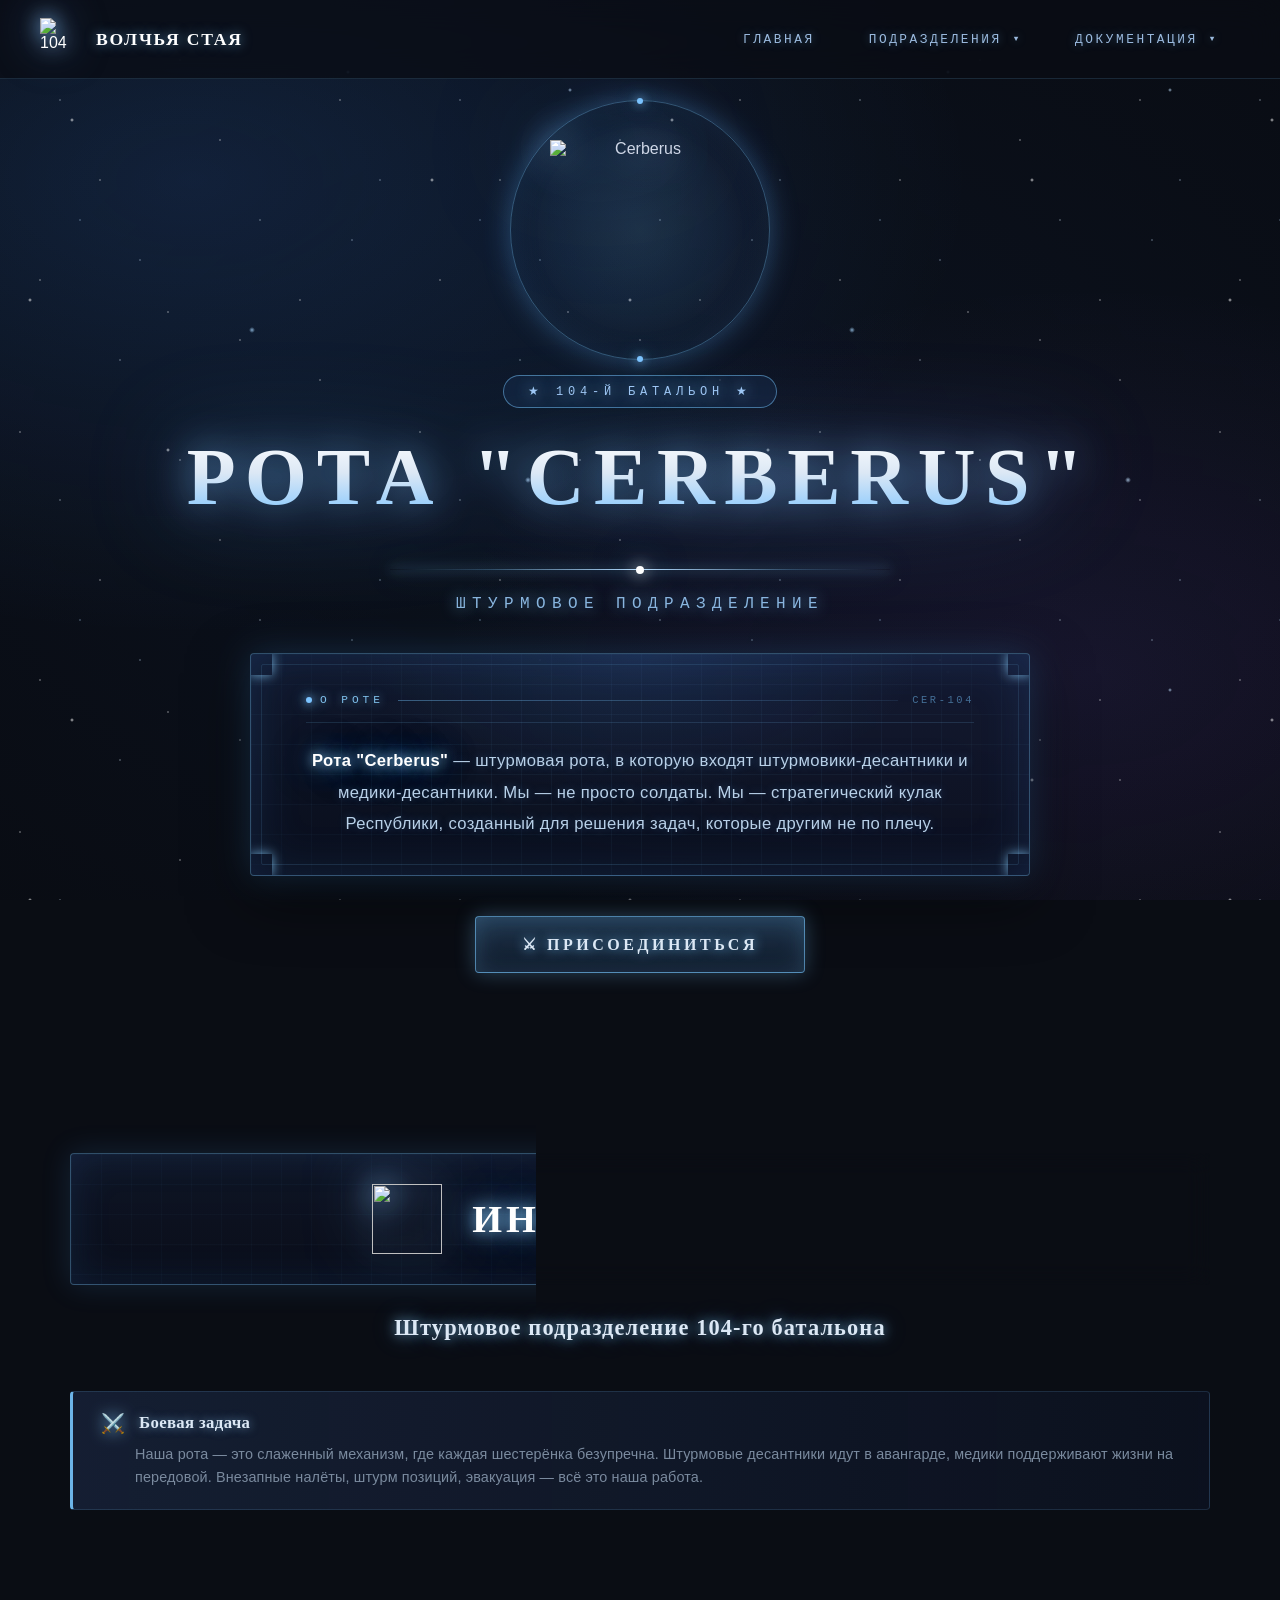
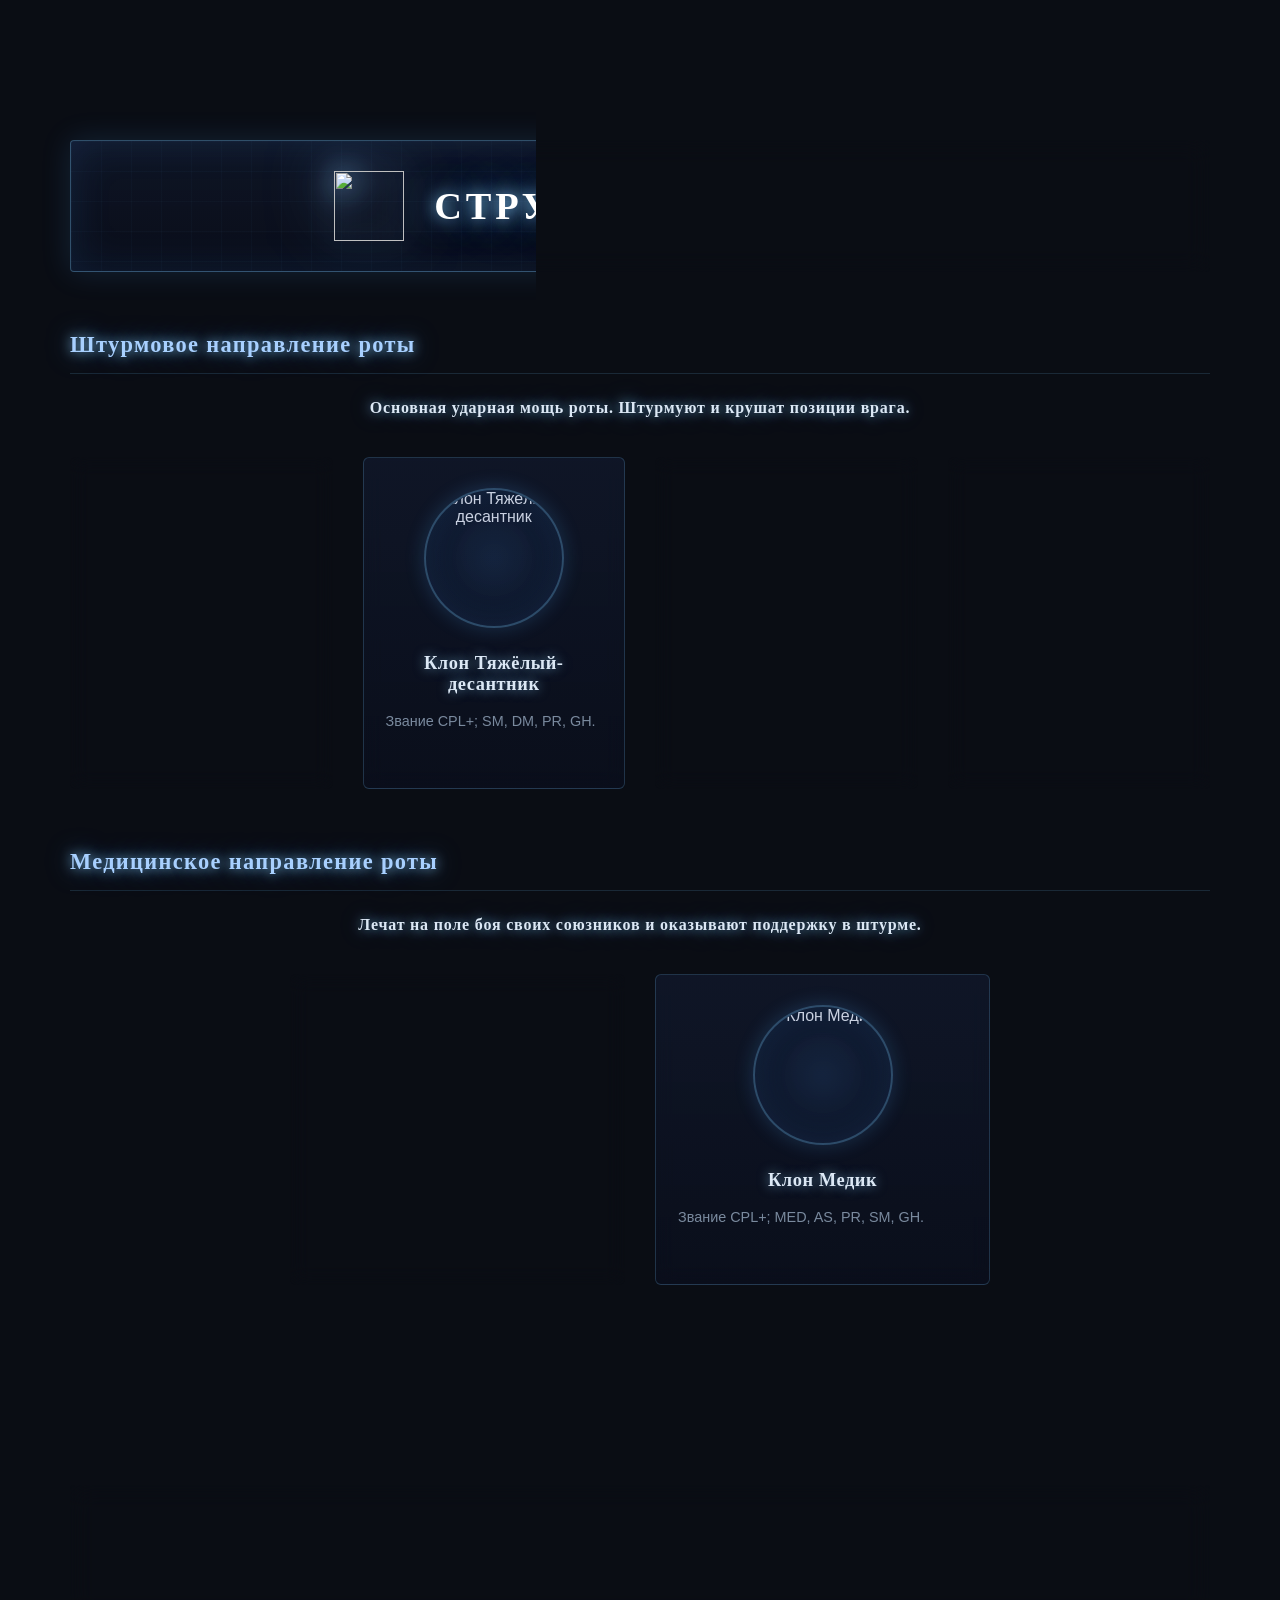
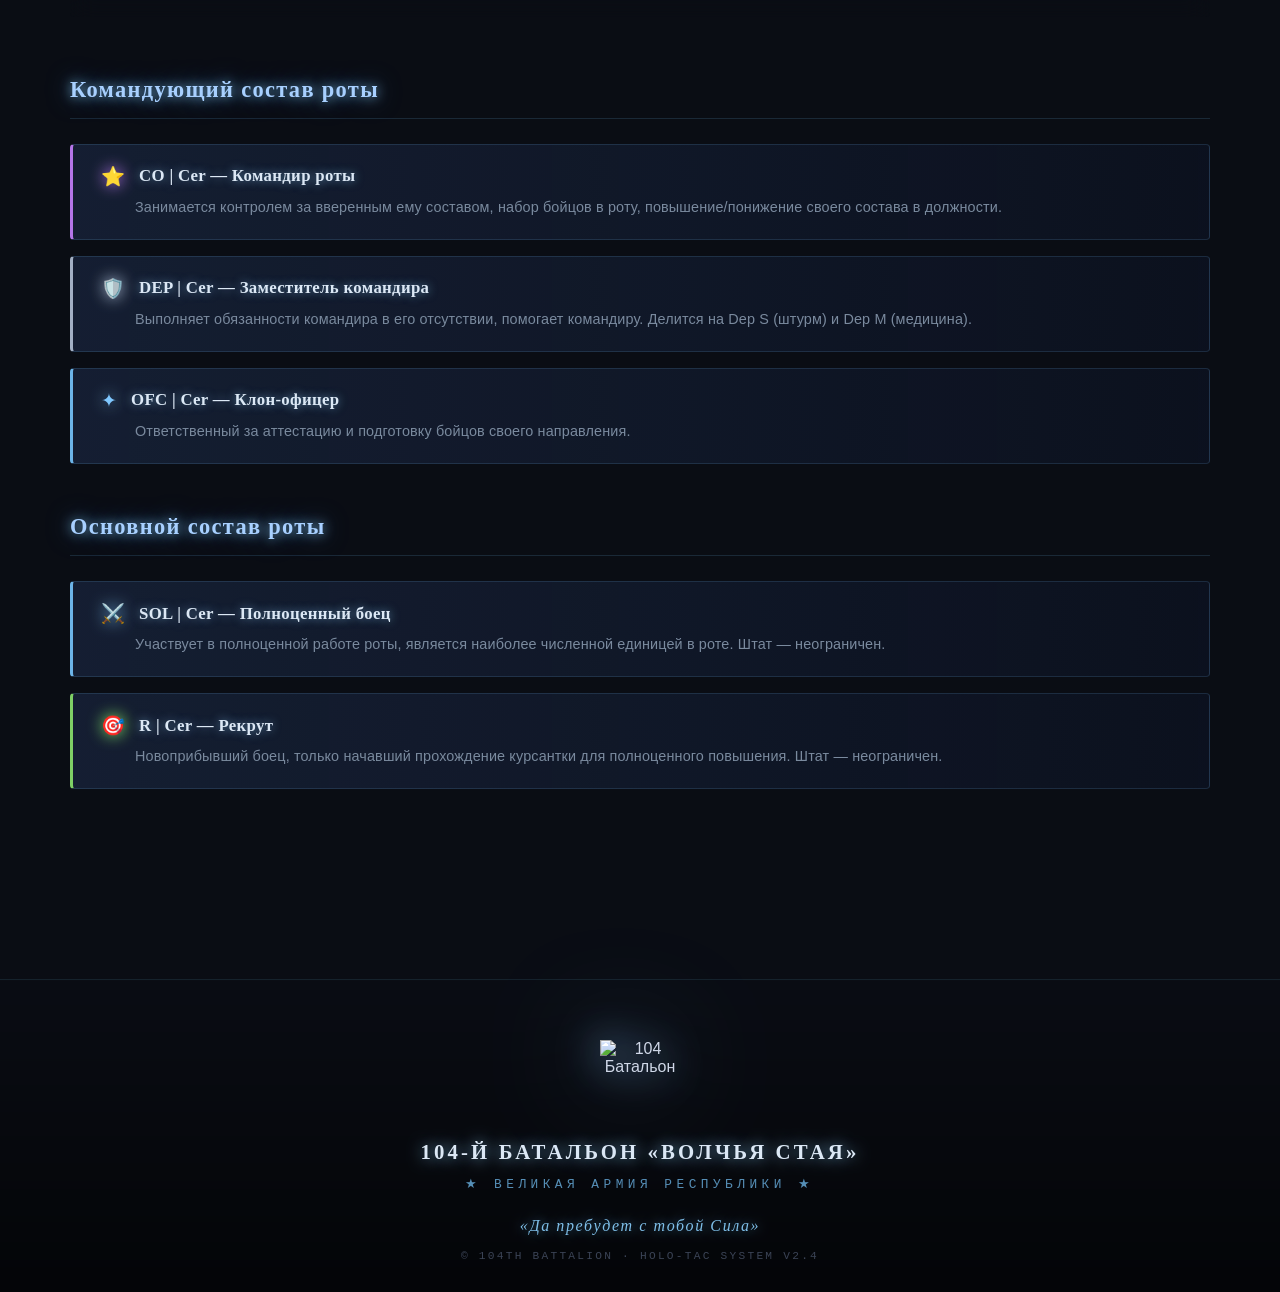
==== commit 77fabc0c: "Update cerberus.html" ====
--- a/cerberus.html
+++ b/cerberus.html
@@ -281,17 +281,6 @@
     </div>
   </div>
 
-  <h3 class="section-subtitle">Максимальная численность роты</h3>
-
-  <div class="hero-panel" style="max-width: 100%; margin: 0;">
-    <span class="hero-panel-corner tl"></span>
-    <span class="hero-panel-corner tr"></span>
-    <span class="hero-panel-corner bl"></span>
-    <span class="hero-panel-corner br"></span>
-    <p class="hero-panel-text" style="text-align: center;">
-      <span class="accent">6</span> штурмовиков · <span class="accent">4</span> медика · <span class="accent">2</span> инженера · <span class="accent">3</span> рекрута
-    </p>
-  </div>
 </section>
 
 <!-- ═══ ФУТЕР ═══ -->
